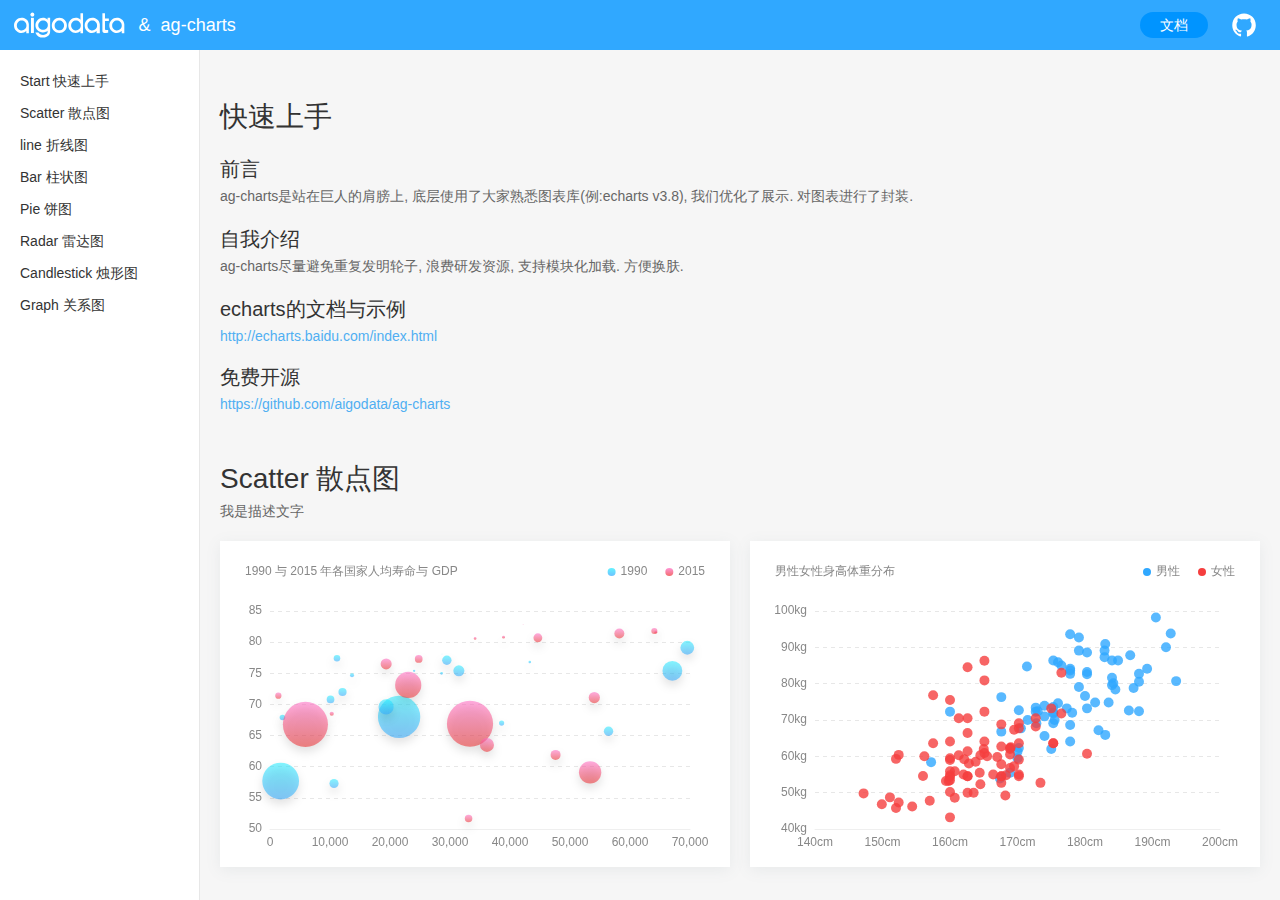
==== docs/index.html @ e37a10fd "提交关系图（未完成）" ====
<!DOCTYPE html>
<html>
<head>
  <meta charset="UTF-8">
  <title></title>
  <link rel="shortcut icon" href="/favicon.ico"/>
  <link rel="stylesheet" type="text/css" href="assets/styles/custom.css">
  <!--图表样式-->
  <link rel="stylesheet" type="text/css" href="assets/styles/ag-charts.css">
</head>
<body class="ag-charts-bg">
<!-- 头部 -->
<div class="aigo-header">
  <!--logo-->
  <div class="aigo-logo">
    <a href="http://www.aigodata.com">
      <img src="assets/images/aigodata-logo-white.svg">
    </a>
    <span class="symbol">&</span>
    <a href="./index.html">
      <span class="name">ag-charts</span>
    </a>
  </div>
  <!--menu-->
  <ul class="aigo-menu">
    <li class="aigo-menu-item active">
      <a target="_blank" href="index.html">文档</a>
    </li>
    <li class="aigo-menu-item">
      <!--<a target="_blank" href="simple.html">示例</a>-->
    </li>
    <li class="aigo-menu-item">
      <!--<a href="changelog.html">更新日志</a>-->
    </li>
    <li class="aigo-menu-item">
      <!--<a href="commonProblem.html">常见问题</a>-->
    </li>
    <li class="aigo-menu-item">
      <!--<a href="price.html">价格</a>-->
    </li>
  </ul>
  <!--github-->
  <a href="//github.com/aigodata/ag-charts" target="_blank" class="aigo-github">
    <img src="assets/images/github.svg"/>
  </a>
</div>
<!--外层-->
<div class="rx-wrap">
  <!--内容部分-->
  <div class="ag-charts-content">
    <!--侧边栏-->
    <div class="ag-sidebar">
      <ul class="web-font">
        <li>
          <!--<h2 style="margin-bottom: 8px">ag-charts</h2>-->
        </li>
        <li>
          <a href="#start">Start 快速上手</a>
        </li>
        <li>
          <a href="#scatter">Scatter 散点图</a>
        </li>
        <li>
          <a href="#line">line 折线图</a>
        </li>
        <li>
          <a href="#bar">Bar 柱状图</a>
        </li>
        <li>
          <a href="#pie">Pie 饼图</a>
        </li>
        <li>
          <a href="#radar">Radar 雷达图</a>
        </li>
        <li>
          <a href="#candlestick">Candlestick 烛形图</a>
        </li>
        <li>
        <a href="#graph">Graph 关系图</a>
        </li>
        <!--<li>-->
        <!--<a href="">Tree 树状图 (更新中...)</a>-->
        <!--</li>-->
        <!--<li>-->
        <!--<a href="">Treemap 矩形树图 (更新中...)</a>-->
        <!--</li>-->
        <!--<li>-->
        <!--<a href="">Parallel 平行坐标 (更新中...)</a>-->
        <!--</li>-->
        <!--<li>-->
        <!--<a href="">Sankey 桑基图 (更新中...)</a>-->
        <!--</li>-->
        <!--<li>-->
        <!--<a href="">Funnel 漏斗图 (更新中...)</a>-->
        <!--</li>-->
        <!--<li>-->
        <!--<a href="">Gauge 仪表盘 (更新中...)</a>-->
        <!--</li>-->
        <!--<li>-->
        <!--<a href="">Map 地图 (更新中...)</a>-->
        <!--</li>-->
      </ul>
    </div>
    <!--右侧-->
    <div class="rx-page-component web-font">
      <!--快速上手-->
      <div id="start" class="rx-each-item">
        <!--标题-->
        <div class="rx-tit">
          <h2>快速上手</h2>
          <a target="_blank" style="color:inherit;" href="//github.com/aigodata/ag-charts">
            <i class="icon iconfont icon-github"></i>
          </a>
        </div>
        <!--每段描述-->
        <div>
          <h3>前言</h3>
          <p>ag-charts是站在巨人的肩膀上, 底层使用了大家熟悉图表库(例:echarts v3.8), 我们优化了展示. 对图表进行了封装.</p>
        </div>
        <div>
          <h3>自我介绍</h3>
          <p>ag-charts尽量避免重复发明轮子, 浪费研发资源, 支持模块化加载. 方便换肤. </p>
        </div>
        <!--每段描述-->
        <div>
          <h3>echarts的文档与示例</h3>
          <p><a target="_blank" href="//echarts.baidu.com/index.html">http://echarts.baidu.com/index.html</a></p>
        </div>
        <!--每段描述-->
        <div>
          <h3>免费开源</h3>
          <p><a target="_blank" href="//github.com/aigodata/ag-charts">https://github.com/aigodata/ag-charts</a></p>
        </div>
      </div>
      <!-- Scatter 散点图 -->
      <div id="scatter" class="rx-each-item">
        <!--标题-->
        <div class="rx-tit">
          <h2>Scatter 散点图</h2>
          <p>我是描述文字</p>
        </div>
        <!--每个条目-->
        <div class="rx-clearfix ag-chart-item">
          <!--每个条目 -- 散点图-->
          <div class="rx-fl ag-col-1-2 ag-padding-right">
            <div class="ag-chart-bg">
              <!--散点图 -- 圆点大小随机 -->
              <div id="scatter-rand" class="ag-chart"></div>
            </div>
          </div>
          <!--每个条目 -- 散点图-->
          <div class="rx-fl ag-col-1-2 ag-padding-left">
            <div class="ag-chart-bg">
              <!--散点图 -- 圆点大小相等 -->
              <div id="scatter-equal" class="ag-chart"></div>
            </div>
          </div>
        </div>
      </div>
      <!-- line 折线图 -->
      <div id="line" class="rx-each-item">
        <!--标题-->
        <div class="rx-tit">
          <h2>line 折线图</h2>
          <p>我是描述文字</p>
        </div>
        <!--每个条目-->
        <div class="rx-clearfix ag-chart-item">
          <!--每个条目 -- 折线图 -->
          <div class="rx-fl ag-col-1-2 ag-padding-right">
            <div class="ag-chart-bg">
              <!--折线图 -- 堆叠 -->
              <div id="line-pile" class="ag-chart"></div>
            </div>
          </div>
          <!--每个条目 -- 折线图 -->
          <div class="rx-fl ag-col-1-2 ag-padding-left">
            <div class="ag-chart-bg">
              <!--折线图 -- 堆叠区域图 -->
              <div id="line-area" class="ag-chart"></div>
            </div>
          </div>
        </div>
        <!--每个条目-->
        <div class="ag-chart-item">
          <!--每个条目 -- 折线图-->
          <div class="ag-chart-bg">
            <!--折线图 -- 渐变 -->
            <div id="line-gradient" class="ag-chart"></div>
          </div>
        </div>
      </div>
      <!-- Bar 柱图 -->
      <div id="bar" class="rx-each-item">
        <!-- 标题 -->
        <div class="rx-tit">
          <h2>Bar 柱状图</h2>
          <p>我是描述文字</p>
        </div>
        <!-- 每个条目 -->
        <div class="rx-clearfix ag-chart-item">
          <!-- 每个条目 -- 柱图 -->
          <div class="rx-fl ag-col-1-2 ag-padding-right">
            <div class="ag-chart-bg">
              <!-- 柱图 -- 坐标刻度与标签对齐 -->
              <div id="bar-align" class="ag-chart"></div>
            </div>
          </div>
          <!-- 每个条目 -- 柱图 -->
          <div class="rx-fl ag-col-1-2 ag-padding-left">
            <div class="ag-chart-bg">
              <!-- 柱图 -- 堆叠 -->
              <div id="bar-pile" class="ag-chart"></div>
            </div>
          </div>
        </div>
        <!-- 每个条目 -->
        <div class="rx-clearfix ag-chart-item">
          <!-- 每个条目 -- 柱图 -->
          <div class="rx-fl ag-col-1-2 ag-padding-right">
            <div class="ag-chart-bg">
              <!-- 柱图 -- 分组柱状图 -->
              <div id="bar-group" class="ag-chart"></div>
            </div>
          </div>
          <!--每个条目 -- 柱图 -->
          <div class="rx-fl ag-col-1-2 ag-padding-left">
            <div class="ag-chart-bg">
              <!-- 柱图 -- 条形图 -->
              <div id="bar-strip" class="ag-chart"></div>
            </div>
          </div>
        </div>
      </div>
      <!-- Pie 饼图 -->
      <div id="pie" class="rx-each-item">
        <!-- 标题 -->
        <div class="rx-tit">
          <h2>Pie 饼图</h2>
          <p>我是描述文字</p>
        </div>
        <!-- 每个条目 -->
        <div class="rx-clearfix ag-chart-item">
          <!-- 每个条目 -- 饼图 -->
          <div class="rx-fl ag-col-1-2 ag-padding-right">
            <div class="ag-chart-bg">
              <!-- 饼图 -- 环形图 -->
              <div id="pie-annular" class="ag-chart"></div>
            </div>
          </div>
          <!-- 每个条目 -- 饼图 -->
          <div class="rx-fl ag-col-1-2 ag-padding-left">
            <div class="ag-chart-bg">
              <!-- 饼图 -- 饼图 -->
              <div id="pie-solid" class="ag-chart"></div>
            </div>
          </div>
        </div>
      </div>
      <!-- Radar 雷达图 -->
      <div id="radar" class="rx-each-item">
        <!-- 标题 -->
        <div class="rx-tit">
          <h2>Radar 雷达图</h2>
          <p>我是描述文字</p>
        </div>
        <!-- 每个条目 -->
        <div class="rx-clearfix ag-chart-item">
          <!-- 每个条目 -- 雷达图 -->
          <div class="rx-fl ag-col-1-2 ag-padding-right">
            <div class="ag-chart-bg">
              <!-- 饼图 -- 线 -->
              <div id="radar-line" class="ag-chart"></div>
            </div>
          </div>
          <!-- 每个条目 -- 雷达图 -->
          <div class="rx-fl ag-col-1-2 ag-padding-left">
            <div class="ag-chart-bg">
              <!-- 饼图 -- 区域 -->
              <div id="radar-area" class="ag-chart"></div>
            </div>
          </div>
        </div>
      </div>
      <!-- Candlestick 烛形图 -->
      <div id="candlestick" class="rx-each-item">
        <!-- 标题-->
        <div class="rx-tit">
          <h2>Candlestick 烛形图</h2>
          <p>我是描述文字</p>
        </div>
        <!-- 每个条目-->
        <div class="ag-chart-item">
          <!-- 每个条目 -- 烛形图 -->
          <div class="ag-chart-bg">
            <!-- 烛形图 -->
            <div id="candlestick-demo" class="ag-chart ag-chart-large"></div>
          </div>
        </div>
      </div>
      <!-- Graph 关系图 -->
      <div id="graph" class="rx-each-item">
        <!-- 标题 -->
        <div class="rx-tit">
          <h2>Graph 关系图</h2>
          <p>我是描述文字</p>
        </div>
        <!-- 每个条目 -->
        <div class="rx-clearfix ag-chart-item">
          <!-- 每个条目 -- 关系图 -->
          <div class="rx-fl ag-col-1-2 ag-padding-right">
            <div class="ag-chart-bg">
              <!-- 关系图 -->
              <div id="graph-circle" class="ag-chart"></div>
            </div>
          </div>
          <!-- 每个条目 -- 关系图 -->
          <div class="rx-fl ag-col-1-2 ag-padding-left">
            <div class="ag-chart-bg">
              <!-- 关系图 -->
              <div id="graph-loose" class="ag-chart"></div>
            </div>
          </div>
        </div>
      </div>
    </div>
  </div>
</div>
<!-- 脚本库 -->
<script type="text/javascript" src="assets/scripts/jquery.min.js"></script>
<script type="text/javascript" src="assets/scripts/axios.min.js"></script>
<!-- echarts 图表库 -->
<script type="text/javascript" src="src/echarts.min.js"></script>
<!-- agChart -->
<script type="text/javascript" src="src/ag-charts.js"></script>
<!-- 散点图 圆点大小随机 -->
<script type="text/javascript" src="src/scatter/scatter-rand.js"></script>
<!-- 散点图 圆点大小相等 -->
<script type="text/javascript" src="src/scatter/scatter-equal.js"></script>
<!-- 折线图 堆叠 -->
<script type="text/javascript" src="src/line/line-pile.js"></script>
<!-- 折线图 堆叠区域 -->
<script type="text/javascript" src="src/line/line-area.js"></script>
<!-- 折线图 渐变 -->
<script type="text/javascript" src="src/line/line-gradient.js"></script>
<!-- 柱图 坐标轴刻度与标签对齐 -->
<script type="text/javascript" src="src/bar/bar-align.js"></script>
<!-- 柱图 堆叠柱状图 -->
<script type="text/javascript" src="src/bar/bar-pile.js"></script>
<!-- 柱图 分组柱状图 -->
<script type="text/javascript" src="src/bar/bar-group.js"></script>
<!-- 柱图 条形图 -->
<script type="text/javascript" src="src/bar/bar-strip.js"></script>
<!-- 饼图 环形图 -->
<script type="text/javascript" src="src/pie/pie-annular.js"></script>
<!-- 饼图 饼图 -->
<script type="text/javascript" src="src/pie/pie-solid.js"></script>
<!-- 雷达图 线 -->
<script type="text/javascript" src="src/radar/radar-line.js"></script>
<!-- 雷达图 区域 -->
<script type="text/javascript" src="src/radar/radar-area.js"></script>
<!-- 烛形图 -->
<script type="text/javascript" src="src/candlestick/candlestick-demo.js"></script>
<!-- 关系图 圆 -->
<script type="text/javascript" src="src/graph/graph-circle.js"></script>
<!-- 关系图 工具 -->
<script type="text/javascript" src="src/graph/dataTool.min.js"></script>
<script>
  // 当窗口变动时重新加载echarts图表
  //window.onresize = function () {
  //scatter_size_rand.resize();
  //}

  // 散点图 圆点大小随机
  axios.get('src/scatter/scatter-rand.json').then(function (response) {
    agChart.scatter.rand.init('#scatter-rand', '', response.data);
  });

  // 散点图 圆点大小相等
  axios.get('src/scatter/scatter-equal.json').then(function (response) {
    agChart.scatter.equal.init('#scatter-equal', '', response.data);
  });

  // 折线图 堆叠
  axios.get('src/line/line-pile.json').then(function (response) {
    agChart.line.pile.init('#line-pile', '', response.data);
  });

  // 折线图 堆叠区域
  axios.get('src/line/line-area.json').then(function (response) {
    agChart.line.area.init('#line-area', '', response.data);
  });

  // 折线图 渐变
  axios.get('src/line/line-gradient.json').then(function (response) {
    agChart.line.gradient.init('#line-gradient', '', response.data);
  });

  // 柱图 坐标轴刻度与标签对齐
  axios.get('src/bar/bar-align.json').then(function (response) {
    agChart.bar.align.init('#bar-align', '', response.data);
  });

  // 柱图 堆叠柱状图
  axios.get('src/bar/bar-pile.json').then(function (response) {
    agChart.bar.pile.init('#bar-pile', '', response.data);
  });

  // 柱图 分组柱状图
  axios.get('src/bar/bar-group.json').then(function (response) {
    agChart.bar.group.init('#bar-group', '', response.data);
  });

  // 柱图 条形图
  axios.get('src/bar/bar-strip.json').then(function (response) {
    agChart.bar.strip.init('#bar-strip', '', response.data);
  });

  // 饼图 环形图
  axios.get('src/pie/pie-annular.json').then(function (response) {
    agChart.pie.annular.init('#pie-annular', '', response.data);
  });

  // 饼图 饼图
  axios.get('src/pie/pie-solid.json').then(function (response) {
    agChart.pie.solid.init('#pie-solid', '', response.data);
  });

  // 雷达图 线
  axios.get('src/radar/radar-line.json').then(function (response) {
    agChart.radar.line.init('#radar-line', '', response.data);
  });

  // 雷达图 区域
  axios.get('src/radar/radar-area.json').then(function (response) {
    agChart.radar.area.init('#radar-area', '', response.data);
  });

  // 烛形图
  axios.get('src/candlestick/candlestick-demo.json').then(function (response) {
    agChart.candlestick.demo.init('#candlestick-demo', '', response.data);
  });

  // 关系图 圆
  /*axios.get('src/graph/graph-circle.json').then(function (response) {
    agChart.graph.circle.init('#graph-circle', '', response.data);
  });*/

  // 关系图 圆
  $.get('src/graph/les-miserables.gexf', function (xml) {
    agChart.graph.circle.init('#graph-circle', '');
  }, 'xml');


</script>
</body>
</html>
---- docs/assets/styles/custom.css ----
/* http://meyerweb.com/eric/tools/css/reset/ */
/* v1.0 | 20080212 */
*{
  outline: none;
  margin: 0;
  padding: 0;
  box-sizing: border-box;
  font-weight: 300;
}

html, body, div, span, applet, object, iframe,
h1, h2, h3, h4, h5, h6, p, blockquote, pre,
a, abbr, acronym, address, big, cite, code,
del, dfn, em, font, img, ins, kbd, q, s, samp,
small, strike, strong, sub, sup, tt, var,
b, u, i, center,
dl, dt, dd, ol, ul, li,
fieldset, form, label, legend,
table, caption, tbody, tfoot, thead, tr, th, td {
  margin: 0;
  padding: 0;
  border: 0;
  outline: 0;
  font-size: 100%;
  vertical-align: baseline;
  background: transparent;
  font-family: "Helvetica Neue",Helvetica,"PingFang SC","Hiragino Sans GB","Microsoft YaHei","微软雅黑",Arial,sans-serif;
}

body{
  min-width: 1200px;
  color: #282828;
  height: 100%;
  /*margin-bottom: 40px;*/
}

ol, ul {
  list-style: none;
}
blockquote, q {
  quotes: none;
}
blockquote:before, blockquote:after,
q:before, q:after {
  content: '';
  content: none;
}
a{
  text-decoration: none;
}

/* remember to define focus styles! */
:focus {
  outline: 0;
}

/* remember to highlight inserts somehow! */
ins {
  text-decoration: none;
}
del {
  text-decoration: line-through;
}

/* tables still need 'cellspacing="0"' in the markup */
table {
  border-collapse: collapse;
  border-spacing: 0;
}

/*
 * 自定义样式
 */
html, body, h1, h2, h3, h4, h5, h6, hr, div, p, blockquote, dl, dt, dd, ul, ol, li, pre, form, fieldset, legend, button, input, textarea, th, td, i {
  margin: 0;
  padding: 0;
  -moz-box-sizing: border-box; /* Firefox */
  -webkit-box-sizing: border-box; /* Safari */
  box-sizing: border-box;
}

code {
  font-weight: 400 !important;
}

html, body, .rx-wrap {
  width: 100%;
  height: 100%;
}

body {
  font-size: 12px;
  font-weight: 300;
  color: #333;
  background: #fff;
}

a {
  text-decoration: none;
  outline: none;
  hide-focus: expression( this.hideFocus=true );
}

a:hover {
  text-decoration: none;
}

a:focus {
  outline: none;
}

input, button, select {
  outline: none;
}

input::-ms-clear {
  display: none;
}

ul, li {
  list-style: none;
}

img, a {
  border: 0 none;
}

i {
  display: inline-block;
}

em {
  font-style: normal;
}

h1, h2, h3, h4, h5, h6 {
  font-weight: 300;
}

/*浮动&清除浮动*/
.rx-fl {
  float: left;
}

.rx-fr {
  float: right;
}

.rx-clearfix:after {
  content: '.';
  display: block;
  clear: both;
  height: 0;
  visibility: hidden;
}

/*定位*/
.rx-relative {
  position: relative;
}

.rx-absolute {
  position: absolute;
}

/*居中*/
.rx-center {
  position: absolute;
  top: 50%;
  left: 50%;
  -o-transform: translate(-50%, -50%);
  -ms-transform: translate(-50%, -50%);
  -moz-transform: translate(-50%, -50%);
  -webkit-transform: translate(-50%, -50%);
  transform: translate(-50%, -50%);
}

/*按钮*/
.btn {
  position: relative;
  display: inline-block;
  height: 38px;
  line-height: 38px;
  font-size: 14px;
  color: #fff;
  background: #50aff2;
  border-radius: 19px;
  padding: 0 22px;
}

/*去除圆角*/
.rx-clear-radius {
  border-radius: 0 !important;
}

/*边距*/
.rx-margin-top-20 {
  margin-top: 20px;
}

.rx-padding-20-0 {
  padding: 20px 0;
}

.rx-padding-left-10 {
  padding-left: 10px;
}

.rx-padding-right-10 {
  padding-right: 10px;
}

/*banner*/
.rx-banner {
  height: 460px;
}

.rx-banner .content {
  width: 100%;
  text-align: center;
  color: #3a3a3a;
}

.rx-banner .content h2 {
  font-size: 48px;
}

.rx-banner .content p {
  font-size: 26px;
  padding-top: 20px;
}

.rx-banner .content div {
  padding-top: 32px;
}

/*主体部分*/
.rx-main {
  width: 1140px;
  margin: 0 auto;
}

.rx-grid {
  padding: 60px 0;
}

.rx-grid ul li {
  float: left;
  width: 25%;
  text-align: center;
}

.rx-grid ul li i {
  font-size: 38px;
  height: 38px;
}

.rx-grid ul li:first-child i {
  font-size: 32px;
  padding-top: 3px;
}

.rx-grid ul li h6 {
  font-size: 18px;
  color: #000;
  margin-top: 20px;
}

.rx-grid ul li p {
  color: #888;
  margin-top: 5px;
}

.rx-grid-each {
  text-align: center;
  padding: 60px 0;
}

.rx-grid-each h2 {
  font-size: 26px;
  color: #000;
  margin-bottom: 10px;
}

/*可视化展示*/
.rx-visual {
  position: relative;
}

/*侧边栏*/
.rx-visual .rx-sidebar {
  position: fixed;
  top: 60px;
  left: 20px;
  bottom: 40px;
  width: 240px;
  border: 1px solid #e7e7e7;
  border-radius: 5px;
  padding: 10px 0px 15px 20px;
}

.rx-visual .rx-sidebar ul {
  height: 100%;
  overflow: auto;
  width: 100%;
}

.rx-visual .rx-sidebar ul li a {
  font-size: 14px;
  color: inherit;
  line-height: 32px;
}

.rx-visual .rx-sidebar ul li a:hover {
  color: #50aff2;
}

/*可视化展示--右侧*/
.rx-page-component {
  padding: 0 50px 50px 300px;
}

.rx-page-component .rx-each-item {
  padding-top: 48px;
}

/*标题*/
.rx-page-component .rx-tit {
  position: relative;
}

.rx-page-component .rx-tit h2 {
  font-size: 28px;
}

.rx-page-component .rx-tit p {
  margin-top: 5px;
}

.rx-page-component .rx-tit i {
  position: absolute;
  top: 8px;
  right: 0;
  font-size: 24px;
}

/*子标题*/
.rx-page-component h3 {
  font-size: 20px;
  margin: 20px 0 5px;
}

.rx-page-component p {
  font-size: 14px;
  color: #666;
}

.rx-page-component p a {
  color: #50aff2;
}

/*代码块*/
.rx-page-component a.copy, .rx-page-component a.up {
  position: absolute;
  color: #888;
}

.rx-page-component a.copy {
  top: 10px;
  right: 10px;
}

.rx-page-component a.up {
  top: 8px;
  right: 38px;
  font-size: 18px;
}

.rx-page-component code {
  display: block;
  color: #8a8a8a;
  background: #fafafa;
  border-radius: 5px;
  padding: 0 20px;
}

/*布局示例*/
p.explain {
  height: 40px;
  line-height: 40px;
  border-radius: 5px;
  background: #fafafa;
  padding-left: 15px;
  margin: 18px 0;
}

.rx-demo-layout .example-wrap {
  border: 1px solid #e7e7e7;
  border-radius: 5px;
}

.rx-demo-layout .code-example-wrap {
  padding: 10px;
}

.rx-demo-layout .example-wrap .code-block{
  display: none;
}

.rx-demo-layout .example-wrap .layout {
  padding: 10px;
}

.rx-demo-layout .example-wrap a.toggle-btn {
  display: block;
  height: 40px;
  line-height: 40px;
  text-align: center;
  font-size: 14px;
  color: #666;
  border-top: 1px solid #e7e7e7;
}

/*布局*/
.row {
  padding: 10px;
}

.row .col {
  float: left;
}

.row .col-1-1 {
  width: 100%;
}

.row .col-1-2 {
  width: 50%;
}

.row .col-1-3 {
  width: 33.333%;
}

.row .col-2-3 {
  width: 66.666%;
}

.row .col-1-4 {
  width: 25%;
}

.row .col-3-4 {
  width: 75%;
}

.row .col-1-5 {
  width: 20%;
}

.row .col-2-5 {
  width: 40%;
}

.row .col-3-5 {
  width: 60%;
}

.row .col-4-5 {
  width: 80%;
}

.row .inner {
  height: 36px;
  border-radius: 5px;
}

.row .inner-height {
  height: 180px;
}

.row .inner-height-200 {
  height: 200px;
}

.row .inner-height-88 {
  height: 88px;
}

/*上边框*/
.rx-border-top {
  border-top: 1px solid #e7e7e7;
}

body {
  font-family: 'Lato',sans-serif;
}

.gradient {
  background: #4cd964;
  background: -moz-linear-gradient(45deg,#4cd964 0%,#5ac8fa 100%);
  background: -webkit-gradient(left bottom,right top,color-stop(0%,#4cd964),color-stop(100%,#5ac8fa));
  background: -webkit-linear-gradient(45deg,#4cd964 0%,#5ac8fa 100%);
  background: -o-linear-gradient(45deg,#4cd964 0%,#5ac8fa 100%);
  background: -ms-linear-gradient(45deg,#4cd964 0%,#5ac8fa 100%);
  background: linear-gradient(45deg,#4cd964 0%,#5ac8fa 100%);
  filter: progid:DXImageTransform.Microsoft.gradient(startColorstr='#4cd964',endColorstr='#5ac8fa',GradientType=1);
  margin: 0 auto;
}

.header {
  padding-top: 92px;
}

.title {
  color: white;
  font-size: 64px;
  font-weight: 900;
  letter-spacing: -1px;
  margin: 0 20px 20px;
}

.subtitle {
  color: #16a085;
  font-size: 27px;
  font-weight: 400;
  line-height: 30px;
  margin: 0 20px 20px;
}

.subtitle+.subtitle {
  color: white;
}

.gh-btns {
  margin: 92px 0 0;
  background: rgba(0,0,0,.1);
  padding: 20px 0 10px;
}

.wrap {
  margin: 0 auto 90px;
  max-width: 540px;
  padding: 0 15px;
}

.clippy {
  margin-top: -3px;
  position: relative;
  top: 3px;
}

.btn[disabled] .clippy {
  opacity: .3;
}

.example {
  position: relative;
  margin: 15px 0 0;
  padding: 39px 19px 14px;
  background-color: #fff;
  border-radius: 4px 4px 0 0;
  border: 1px solid #ddd;
  z-index: 2;
}

.example p {
  color: #666;
}

.example:after {
  content: "Example";
  position: absolute;
  top: 0;
  left: 0;
  padding: 2px 8px;
  font-size: 12px;
  font-weight: bold;
  background-color: #f5f5f5;
  color: #9da0a4;
  border-radius: 4px 0 4px 0;
}

.example+.snippet {
  background: #f8f8f8;
  border-radius: 4px;
  border: 1px solid #ddd;
  clear: both;
  top: -20px;
  padding: 20px 0 0;
}

.form-actions {
  margin-top: 15px;
}

.form-actions .btn {
  float: left;
}

textarea {
  -webkit-box-sizing: border-box;
  -moz-box-sizing: border-box;
  box-sizing: border-box;
}

.snippet {
  position: relative;
  overflow: visible;
}

.snippet code {
  font-size: 14px;
  line-height: 20px;
}

.snippet .btn {
  -webkit-transition: opacity 0.3s ease-in-out;
  -o-transition: opacity 0.3s ease-in-out;
  transition: opacity 0.3s ease-in-out;
  opacity: 0;
  padding: 2px 6px;
  position: absolute;
  right: 4px;
  top: 4px;
}

.snippet:hover .btn,.snippet .btn:focus {
  opacity: 1;
}

@media screen and (max-width: 768px) {
  .snippet .btn {
    opacity:1;
  }
}

.example+.snippet .btn {
  top: 22px;
  right: 2px;
}

code {
  background-color: #E8F5F2;
  border-radius: 3px;
  color: #1BC1A1;
  font-size: 85%;
  margin: 0;
  padding: 0.2em;
}

.hljs-keyword {
  color: #008080;
  font-weight: normal;
}

.support {
  list-style: none;
  text-align: center;
}

.support li {
  display: inline-block;
  text-align: center;
  margin: 15px 0;
  width: 30%;
}

@media screen and (max-width: 410px) {
  .support li {
    width:45%;
  }
}

@media screen and (max-width: 290px) {
  .support li {
    width:100%;
  }
}

.support p {
  margin: 0;
}

.credits,.maintainer {
  font-weight: 400;
  font-family: 'Lato',sans-serif;
  font-size: 20px;
  color: #16a085;
  padding: 30px 0;
  margin: 0;
}

.footer-link {
  color: white;
  border-color: white;
}

.footer-link:hover,.footer-link:focus {
  text-decoration: none;
  border-color: white;
}

.love {
  display: inline-block;
  position: relative;
  top: .2em;
  font-size: 1.4em;
  -webkit-transform: scale(.9);
  -moz-transform: scale(.9);
  transform: scale(.9);
  -webkit-animation: love .5s infinite linear alternate-reverse;
  -moz-animation: love .5s infinite linear alternate-reverse;
  animation: love .5s infinite linear alternate-reverse;
}

@-webkit-keyframes love {
  to {
    -webkit-transform: scale(1.2);
  }
}

@-moz-keyframes love {
  to {
    -moz-transform: scale(1.2);
  }
}

@keyframes love {
  to {
    transform: scale(1.2);
  }
}

.maintainer {
  background: rgba(0,0,0,.05);
}


[ag-click] span.show {
  display: inline;
}
[ag-click] span.hide {
  display: none;
}

[ag-click][active] span.show {
  display: none;
}
[ag-click][active] span.hide {
  display: inline;
}

[data-clipboard-demo] {
  top: 10px;
  right: 10px;
  position: absolute;
  color: #888;
  border: 0;
  background: transparent;
  padding: 0;
  height: inherit;
  line-height: inherit;
}

[data-clipboard-demo]:focus,
[data-clipboard-demo]:hover,
[data-clipboard-demo]:active {
  background: transparent !important;
  border-color: transparent !important;;
  box-shadow: none  !important;;
}

[layout-code-1][active],
[layout-code-2][active],
[layout-code-3][active] {
  display: block !important;
}

.code-block[active] {
  display: block !important;
}

.layout {
  padding: 10px;
}
.layout .layout-header div {
  background: #e1e9f0;
  height: 60px;
  margin: 0 0 10px;
}
.layout .layout-container {
  height: 160px;
}
.layout .layout-left div {
  background: #e8ecf1;
  height: 160px;
  width: 200px;
  margin: 0 10px 0 0;
}
.layout .layout-right {
  background: #f3f7fb;
  height: 160px;
}
.layout .layout-footer {
  background: #e1e9f0;
  height: 60px;
  margin-top: 10px;
}

.layout-2 {
  padding: 10px;
}
.layout-2 .layout-container {
  height: 280px;
}
.layout-2 .layout-left div {
  background: #e8ecf1;
  height: 280px;
  width: 200px;
  margin: 0 10px 0 0;
}
.layout-2 .layout-right {
  height: 280px;
}
.layout-2 .layout-header div {
  background: #e1e9f0;
  height: 60px;
  margin: 0 0 10px;
}
.layout-2 .layout-content div {
  background: #f3f7fb;
  height: 140px;
}
.layout-2 .layout-footer {
  background: #e1e9f0;
  height: 60px;
  margin-top: 10px;
}

.layout-3 {
  padding: 10px;
}
.layout-3 .layout-header div {
  background: #e1e9f0;
  height: 60px;
  margin: 0 0 10px;
}
.layout-3 .layout-container {
  height: 220px;
}
.layout-3 .layout-left div {
  background: #e8ecf1;
  height: 220px;
  width: 200px;
  margin: 0 10px 0 0;
}
.layout-3 .layout-right {
  height: 220px;
}
.layout-3 .layout-content div {
  background: #f3f7fb;
  height: 150px;
}
.layout-3 .layout-footer {
  background: #e1e9f0;
  height: 60px;
  margin-top: 10px;
}

.color-block {
  padding: 10px;
}

.color-block div {
  height: 80px;
  border-radius: 5px;
  color: #fff;
  padding: 20px 20px;
}

.color-block div.ag-bg-white {
  border-width: 1px;
  border-style: solid;
  color: #000;
}

.button-wrap {
  padding: 10px 0;
}
.button-wrap .ag-button {
  margin: 0 10px;
}

.ag-button.bg-blue.hover {
  background-color: #5CBBFF;
  border-color: #5CBBFF;
}

.ag-button.bg-blue.active {
  background-color: #0A8BE8;
  border-color: #0A8BE8;
}

.ag-button-group {
  margin-left: 10px;
}

.ag-button-group .ag-button {
  padding: 5px 10px;
}

.component-wrap {
  padding: 10px;
}
.component-wrap.radio > label {
  padding-right: 20px;
  font-weight: 300;
}

.component-wrap.checkbox > label {
  padding-right: 20px;
  font-weight: 300;
}

.component-wrap.switch > label {
  margin-right: 20px;
  font-weight: 300;
}

.input-wrap input {
  margin-right: 20px;
  width: 200px;
}
.textarea-wrap textarea {
  margin-right: 20px;
  width: 300px;
}

.select-wrap select {
  margin-right: 20px;
  width: 200px;
}

.tag-wrap {
  padding: 10px;
}

.tag-wrap .ag-tag {
  margin-right: 10px;
}

.tag-wrap > div:first-child {
  margin-bottom: 20px;
}

.tag-wrap .ag-tag[active] {
  display: none;
}

.code-wrap {
  padding: 10px;
}

.code-wrap .ag-badge-host {
  display: inline-block;
  margin-right: 20px;
}

.code-wrap .ag-badge-host .ag-button {
  padding: 5px 20px;
  border-radius: 3px;
}

.code-wrap.progress>div {
  margin-bottom: 10px;
}

.code-wrap.progress>div .ag-progress {
  width: 400px;
}

.code-wrap.drawer button {
  margin-right: 10px;
}

/*头部*/
.aigo-header {
  width: 100%;
  height: 50px;
  line-height: 50px;
  background-color: #30a8ff;
  color: #fff;
  position: relative;
}

.aigo-logo {
  font-size: 18px;
}

.aigo-logo a {

}

.aigo-logo img {
  height: 36px;
  position: relative;
  top: 7px;
  left: 5px;
}

.aigo-logo .symbol {
  position: relative;
  vertical-align: top;
  padding: 0 5px;
}

.aigo-logo .name {
  color: #fff;
  font-size: inherit;
  position: relative;
  vertical-align: top;
}

.aigo-menu {
  position: absolute;
  top: 0;
  right: 70px;
}

.aigo-menu:after {
  clear: both;
}

.aigo-menu li {
  float: left;
}

.aigo-menu li a {
  color: #fff;
  font-size: 14px;
  padding: 5px 20px;
  margin: 0 2px;
  box-sizing: border-box;
}

.aigo-menu li.aigo-menu-item a {

}

.aigo-menu li.aigo-menu-item:hover a,
.aigo-menu li.aigo-menu-item.active a {
  background-color: #0094ff;
  border-radius: 20px;
}

.aigo-github {
  position: absolute;
  top: 8px;
  right: 24px;
  width: 24px;
  height: 24px;
  display: block;
}

/*updatelog*/

.aigo-page-content {
  width: 90%;
  margin: 100px auto;
  min-height: 600px;
}

.aigo-updatelog-box {
  width: 100%;
  color: #585858;
}

.aigo-updatelog-box .edition {
  font-size: 24px;
  font-weight: bold;
}

.aigo-updatelog-box .edition:first-child {
  padding-top: 0px;
}

.aigo-updatelog-box .edition:last-child {
  padding-bottom: 0px;
}

.aigo-updatelog-box .edition .circle {
  width: 21px;
  height: 21px;
  border-radius: 50%;
  border: 1px solid #3aacff;
  float: left;
  margin: 3px 17px 0 -10px;
  background-color: #ffffff;
}

.aigo-updatelog-box .edition .small-font {
  float: left;
  font-size: 14px;
  color: #888888;
  font-weight: normal;
  padding: 7px 0 0 7px;
}

.aigo-updatelog-box .message {
  padding: 18px 25px;
  border-left: 1px solid #e6e6e6;
  margin: -4px 0 -4px 0px;
}

.aigo-updatelog-box .message .date {
  display: inline-block;
  color: #888888;
  font-size: 14px;
  border-radius: 5px;
  border: 1px solid #e6e6e6;
  padding: 8px 14px;
  margin-bottom: 24px;
}

.aigo-updatelog-box .message ul.message-list {
  list-style-type: disc;
  font-size: 14px;
  margin-left: 18px;
}

.aigo-updatelog-box .message ul.message-list li {
  margin-bottom: 10px;
}


/*footer*/

.aigo-footer {
  width: 100%;
  height: 40px;
  line-height: 40px;
  text-align: center;
  color: #fff;
  font-size: 14px;
  background-color: #30a8ff;
}

.aigo-footer a  {
  color: #fff;
}
---- docs/assets/styles/ag-charts.css ----
/* 背景色 */
.ag-charts-bg {
  background: #f6f6f6;
  overflow-y: hidden;
}

/* 头部 */
.ag-charts-bg .aigo-header {
  position: fixed;
  z-index: 2;
}

/* 外层 */
.ag-charts-bg .rx-wrap {
  padding-top: 50px;
}

/* 内容 */
.ag-charts-content {
  height: 100%;
  overflow-y: auto;
}

/* 右侧 */
.ag-charts-content .rx-page-component {
  padding: 0 20px 30px 220px;
}

/* 侧边栏 */
.ag-sidebar {
  position: fixed;
  top: 0;
  left: 0;
  bottom: 0;
  width: 200px;
  background: #fff;
  border-right: 1px solid #e7e7e7;
  padding: 65px 0px 15px 20px;
  z-index: 1;
}

.ag-sidebar ul {
  height: 100%;
  overflow: auto;
  width: 100%;
}

.ag-sidebar ul li a {
  font-size: 14px;
  color: inherit;
  line-height: 32px;
}

.ag-sidebar ul li a:hover {
  color: #50aff2;
}

/* 网格 */
.ag-col-1-1 {
  width: 100%;
}

.ag-col-1-2 {
  width: 50%;
}

/* 边距 */
.ag-padding-left {
  padding-left: 10px;
}

.ag-padding-right {
  padding-right: 10px;
}

/* 图表 */
.ag-chart-item {
  margin-top: 20px;
}

/* 图表背景 */
.ag-chart-bg {
  background: #fff;
  box-shadow: 0 3px 14px rgba(110, 127, 136, .1);
}

/* 每个图表 */
.ag-chart {
  width: 100%;
  height: 326px;
}

/* 每个图表 大 */
.ag-chart-large {
  height: 406px;
}
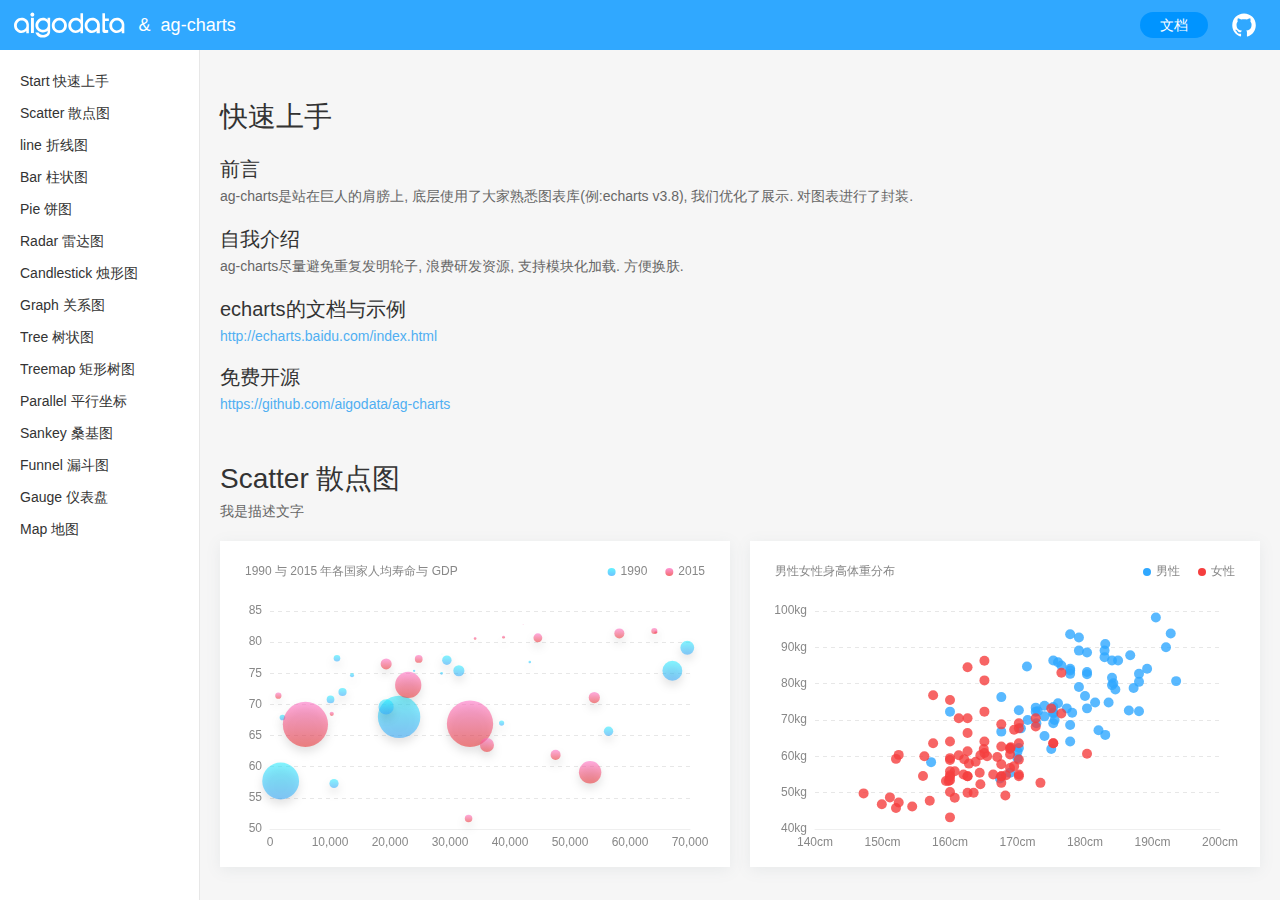
==== commit 17a7ecde: "修改每个this.name" ====
--- a/docs/index.html
+++ b/docs/index.html
@@ -76,29 +76,29 @@
           <a href="#candlestick">Candlestick 烛形图</a>
         </li>
         <li>
-        <a href="#graph">Graph 关系图</a>
-        </li>
-        <!--<li>-->
-        <!--<a href="">Tree 树状图 (更新中...)</a>-->
-        <!--</li>-->
-        <!--<li>-->
-        <!--<a href="">Treemap 矩形树图 (更新中...)</a>-->
-        <!--</li>-->
-        <!--<li>-->
-        <!--<a href="">Parallel 平行坐标 (更新中...)</a>-->
-        <!--</li>-->
-        <!--<li>-->
-        <!--<a href="">Sankey 桑基图 (更新中...)</a>-->
-        <!--</li>-->
-        <!--<li>-->
-        <!--<a href="">Funnel 漏斗图 (更新中...)</a>-->
-        <!--</li>-->
-        <!--<li>-->
-        <!--<a href="">Gauge 仪表盘 (更新中...)</a>-->
-        <!--</li>-->
-        <!--<li>-->
-        <!--<a href="">Map 地图 (更新中...)</a>-->
-        <!--</li>-->
+          <a href="#graph">Graph 关系图</a>
+        </li>
+        <li>
+          <a href="#tree">Tree 树状图</a>
+        </li>
+        <li>
+          <a href="#treemap">Treemap 矩形树图</a>
+        </li>
+        <li>
+          <a href="#parallel">Parallel 平行坐标</a>
+        </li>
+        <li>
+          <a href="#sankey">Sankey 桑基图</a>
+        </li>
+        <li>
+          <a href="#funnel">Funnel 漏斗图</a>
+        </li>
+        <li>
+          <a href="#gauge">Gauge 仪表盘</a>
+        </li>
+        <li>
+          <a href="#map">Map 地图</a>
+        </li>
       </ul>
     </div>
     <!--右侧-->
@@ -319,6 +319,161 @@
             <div class="ag-chart-bg">
               <!-- 关系图 -->
               <div id="graph-loose" class="ag-chart"></div>
+            </div>
+          </div>
+        </div>
+      </div>
+      <!-- Tree 树状图 -->
+      <div id="tree" class="rx-each-item">
+        <!--标题-->
+        <div class="rx-tit">
+          <h2>Tree 树状图</h2>
+          <p>我是描述文字</p>
+        </div>
+        <!--每个条目-->
+        <div class="ag-chart-item">
+          <!--每个条目 -- 树状图-->
+          <div class="ag-chart-bg">
+            <!-- 树状图 -->
+            <div id="tree-loose" class="ag-chart"></div>
+          </div>
+        </div>
+        <!--每个条目-->
+        <div class="ag-chart-item">
+          <!--每个条目 -- 树状图-->
+          <div class="ag-chart-bg">
+            <!-- 树状图 -->
+            <div id="tree-circle" class="ag-chart"></div>
+          </div>
+        </div>
+      </div>
+      <!-- Treemap 矩形树图 -->
+      <div id="treemap" class="rx-each-item">
+        <!--标题-->
+        <div class="rx-tit">
+          <h2>Treemap 矩形树图</h2>
+          <p>我是描述文字</p>
+        </div>
+        <!--每个条目-->
+        <div class="ag-chart-item">
+          <!--每个条目 -- 矩形树图-->
+          <div class="ag-chart-bg">
+            <!-- 矩形树图 -->
+            <div id="treemap-demo" class="ag-chart"></div>
+          </div>
+        </div>
+      </div>
+      <!-- Parallel 平行坐标 -->
+      <div id="parallel" class="rx-each-item">
+        <!--标题-->
+        <div class="rx-tit">
+          <h2>Parallel 平行坐标</h2>
+          <p>我是描述文字</p>
+        </div>
+        <!--每个条目-->
+        <div class="ag-chart-item">
+          <!--每个条目 -- 平行坐标 -->
+          <div class="ag-chart-bg">
+            <!-- 平行坐标 -->
+            <div id="parallel-vertical" class="ag-chart"></div>
+          </div>
+        </div>
+        <!--每个条目-->
+        <div class="ag-chart-item">
+          <!--每个条目 -- 平行坐标 -->
+          <div class="ag-chart-bg">
+            <!-- 平行坐标 -->
+            <div id="parallel-horizontal" class="ag-chart"></div>
+          </div>
+        </div>
+      </div>
+      <!-- Sankey 桑基图 -->
+      <div id="sankey" class="rx-each-item">
+        <!--标题-->
+        <div class="rx-tit">
+          <h2>Sankey 桑基图</h2>
+          <p>我是描述文字</p>
+        </div>
+        <!--每个条目-->
+        <div class="ag-chart-item">
+          <!--每个条目 -- 桑基图 -->
+          <div class="ag-chart-bg">
+            <!-- 桑基图 -->
+            <div id="sankey-demo" class="ag-chart"></div>
+          </div>
+        </div>
+      </div>
+      <!-- Funnel 漏斗图 -->
+      <div id="funnel" class="rx-each-item">
+        <!-- 标题 -->
+        <div class="rx-tit">
+          <h2>Funnel 漏斗图</h2>
+          <p>我是描述文字</p>
+        </div>
+        <!-- 每个条目 -->
+        <div class="rx-clearfix ag-chart-item">
+          <!-- 每个条目 -- 漏斗图 -->
+          <div class="rx-fl ag-col-1-2 ag-padding-right">
+            <div class="ag-chart-bg">
+              <!-- 漏斗图 -->
+              <div id="funnel-contrast" class="ag-chart"></div>
+            </div>
+          </div>
+          <!-- 每个条目 -- 漏斗图 -->
+          <div class="rx-fl ag-col-1-2 ag-padding-left">
+            <div class="ag-chart-bg">
+              <!-- 漏斗图 -->
+              <div id="funnel-demo" class="ag-chart"></div>
+            </div>
+          </div>
+        </div>
+      </div>
+      <!-- Gauge 仪表盘 -->
+      <div id="gauge" class="rx-each-item">
+        <!-- 标题 -->
+        <div class="rx-tit">
+          <h2>Gauge 仪表盘</h2>
+          <p>我是描述文字</p>
+        </div>
+        <!-- 每个条目 -->
+        <div class="rx-clearfix ag-chart-item">
+          <!-- 每个条目 -- 仪表盘 -->
+          <div class="rx-fl ag-col-1-2 ag-padding-right">
+            <div class="ag-chart-bg">
+              <!-- 仪表盘 -->
+              <div id="gauge-demo" class="ag-chart"></div>
+            </div>
+          </div>
+          <!-- 每个条目 -- 仪表盘 -->
+          <div class="rx-fl ag-col-1-2 ag-padding-left">
+            <div class="ag-chart-bg">
+              <!-- 仪表盘 -->
+              <div id="" class="ag-chart"></div>
+            </div>
+          </div>
+        </div>
+      </div>
+      <!-- Map 地图 -->
+      <div id="map" class="rx-each-item">
+        <!-- 标题 -->
+        <div class="rx-tit">
+          <h2>Map 地图</h2>
+          <p>我是描述文字</p>
+        </div>
+        <!-- 每个条目 -->
+        <div class="rx-clearfix ag-chart-item">
+          <!-- 每个条目 -- 地图 -->
+          <div class="rx-fl ag-col-1-2 ag-padding-right">
+            <div class="ag-chart-bg">
+              <!-- 地图 -->
+              <div id="map-demo" class="ag-chart"></div>
+            </div>
+          </div>
+          <!-- 每个条目 -- 地图 -->
+          <div class="rx-fl ag-col-1-2 ag-padding-left">
+            <div class="ag-chart-bg">
+              <!-- 地图 -->
+              <div id="" class="ag-chart"></div>
             </div>
           </div>
         </div>
@@ -365,6 +520,16 @@
 <script type="text/javascript" src="src/graph/graph-circle.js"></script>
 <!-- 关系图 工具 -->
 <script type="text/javascript" src="src/graph/dataTool.min.js"></script>
+<!-- 平行坐标 纵 -->
+<script type="text/javascript" src="src/parallel/parallel-vertical.js"></script>
+<!-- 平行坐标 横 -->
+<script type="text/javascript" src="src/parallel/parallel-horizontal.js"></script>
+<!-- 漏斗图 对比 -->
+<script type="text/javascript" src="src/funnel/funnel-contrast.js"></script>
+<!-- 漏斗图 -->
+<script type="text/javascript" src="src/funnel/funnel-demo.js"></script>
+<!-- 仪表盘 -->
+<script type="text/javascript" src="src/gauge/gauge-demo.js"></script>
 <script>
   // 当窗口变动时重新加载echarts图表
   //window.onresize = function () {
@@ -442,14 +607,34 @@
   });
 
   // 关系图 圆
-  /*axios.get('src/graph/graph-circle.json').then(function (response) {
-    agChart.graph.circle.init('#graph-circle', '', response.data);
-  });*/
-
-  // 关系图 圆
-  $.get('src/graph/les-miserables.gexf', function (xml) {
-    agChart.graph.circle.init('#graph-circle', '');
+  $.get('src/graph/les-miserables.gexf').then(function (xml) {
+    agChart.graph.circle.init('#graph-circle', '', xml);
   }, 'xml');
+
+  // 平行坐标 纵
+  axios.get('src/parallel/parallel-vertical.json').then(function (response) {
+    agChart.parallel.vertical.init('#parallel-vertical', '', response.data);
+  });
+
+  // 平行坐标 横
+  axios.get('src/parallel/parallel-horizontal.json').then(function (response) {
+    agChart.parallel.horizontal.init('#parallel-horizontal', '', response.data);
+  });
+
+  // 漏斗图 对比
+  axios.get('src/funnel/funnel-contrast.json').then(function (response) {
+    agChart.funnel.contrast.init('#funnel-contrast', '', response.data);
+  });
+
+  // 漏斗图
+  axios.get('src/funnel/funnel-demo.json').then(function (response) {
+    agChart.funnel.demo.init('#funnel-demo', '', response.data);
+  });
+
+  // 仪表盘
+  axios.get('src/gauge/gauge-demo.json').then(function (response) {
+    agChart.gauge.demo.init('#gauge-demo', '', response.data);
+  });
 
 
 </script>
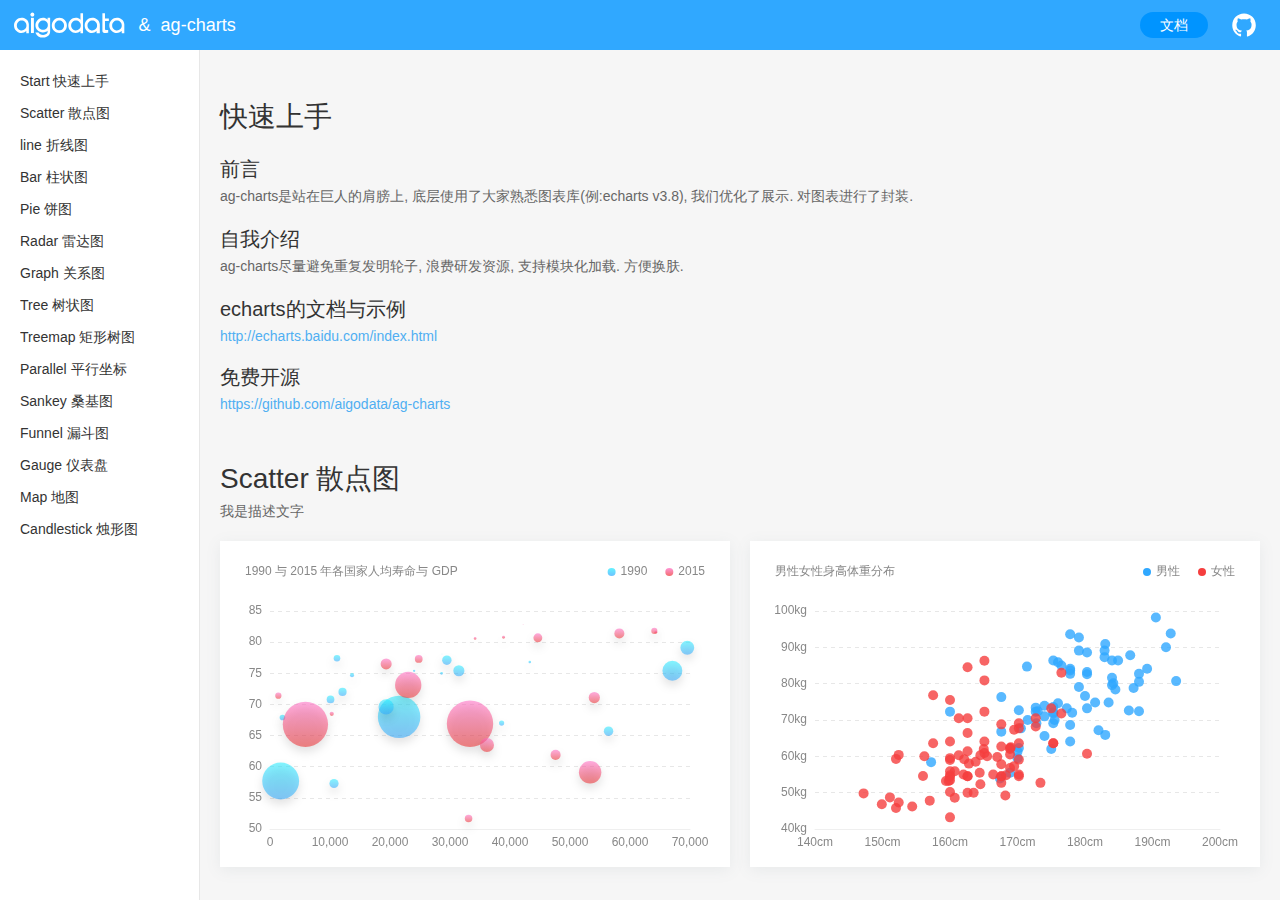
==== commit 246ebc2b: "修改烛型图位置, 完善graph图" ====
--- a/docs/index.html
+++ b/docs/index.html
@@ -73,31 +73,31 @@
           <a href="#radar">Radar 雷达图</a>
         </li>
         <li>
+          <a href="#graph">Graph 关系图</a>
+        </li>
+        <li>
+          <a href="#tree">Tree 树状图</a>
+        </li>
+        <li>
+          <a href="#treemap">Treemap 矩形树图</a>
+        </li>
+        <li>
+          <a href="#parallel">Parallel 平行坐标</a>
+        </li>
+        <li>
+          <a href="#sankey">Sankey 桑基图</a>
+        </li>
+        <li>
+          <a href="#funnel">Funnel 漏斗图</a>
+        </li>
+        <li>
+          <a href="#gauge">Gauge 仪表盘</a>
+        </li>
+        <li>
+          <a href="#map">Map 地图</a>
+        </li>
+        <li>
           <a href="#candlestick">Candlestick 烛形图</a>
-        </li>
-        <li>
-          <a href="#graph">Graph 关系图</a>
-        </li>
-        <li>
-          <a href="#tree">Tree 树状图</a>
-        </li>
-        <li>
-          <a href="#treemap">Treemap 矩形树图</a>
-        </li>
-        <li>
-          <a href="#parallel">Parallel 平行坐标</a>
-        </li>
-        <li>
-          <a href="#sankey">Sankey 桑基图</a>
-        </li>
-        <li>
-          <a href="#funnel">Funnel 漏斗图</a>
-        </li>
-        <li>
-          <a href="#gauge">Gauge 仪表盘</a>
-        </li>
-        <li>
-          <a href="#map">Map 地图</a>
         </li>
       </ul>
     </div>
@@ -282,6 +282,186 @@
           </div>
         </div>
       </div>
+      <!-- Graph 关系图 -->
+      <div id="graph" class="rx-each-item">
+        <!-- 标题 -->
+        <div class="rx-tit">
+          <h2>Graph 关系图</h2>
+          <p>我是描述文字</p>
+        </div>
+        <!-- 每个条目 -->
+        <div class="rx-clearfix ag-chart-item">
+          <!-- 每个条目 -- 关系图 -->
+          <div class="rx-fl ag-col-1-2 ag-padding-right">
+            <div class="ag-chart-bg">
+              <!-- 关系图 -->
+              <div id="graph-circle" class="ag-chart"></div>
+            </div>
+          </div>
+          <!-- 每个条目 -- 关系图 -->
+          <div class="rx-fl ag-col-1-2 ag-padding-left">
+            <div class="ag-chart-bg">
+              <!-- 关系图 -->
+              <div id="graph-loose" class="ag-chart"></div>
+            </div>
+          </div>
+        </div>
+      </div>
+      <!-- Tree 树状图 -->
+      <div id="tree" class="rx-each-item">
+        <!--标题-->
+        <div class="rx-tit">
+          <h2>Tree 树状图</h2>
+          <p>我是描述文字</p>
+        </div>
+        <!--每个条目-->
+        <div class="ag-chart-item">
+          <!--每个条目 -- 树状图-->
+          <div class="ag-chart-bg">
+            <!-- 树状图 -->
+            <div id="tree-loose" class="ag-chart"></div>
+          </div>
+        </div>
+        <!--每个条目-->
+        <div class="ag-chart-item">
+          <!--每个条目 -- 树状图-->
+          <div class="ag-chart-bg">
+            <!-- 树状图 -->
+            <div id="tree-circle" class="ag-chart"></div>
+          </div>
+        </div>
+      </div>
+      <!-- Treemap 矩形树图 -->
+      <div id="treemap" class="rx-each-item">
+        <!--标题-->
+        <div class="rx-tit">
+          <h2>Treemap 矩形树图</h2>
+          <p>我是描述文字</p>
+        </div>
+        <!--每个条目-->
+        <div class="ag-chart-item">
+          <!--每个条目 -- 矩形树图-->
+          <div class="ag-chart-bg">
+            <!-- 矩形树图 -->
+            <div id="treemap-demo" class="ag-chart"></div>
+          </div>
+        </div>
+      </div>
+      <!-- Parallel 平行坐标 -->
+      <div id="parallel" class="rx-each-item">
+        <!--标题-->
+        <div class="rx-tit">
+          <h2>Parallel 平行坐标</h2>
+          <p>我是描述文字</p>
+        </div>
+        <!--每个条目-->
+        <div class="ag-chart-item">
+          <!--每个条目 -- 平行坐标 -->
+          <div class="ag-chart-bg">
+            <!-- 平行坐标 -->
+            <div id="parallel-vertical" class="ag-chart"></div>
+          </div>
+        </div>
+        <!--每个条目-->
+        <div class="ag-chart-item">
+          <!--每个条目 -- 平行坐标 -->
+          <div class="ag-chart-bg">
+            <!-- 平行坐标 -->
+            <div id="parallel-horizontal" class="ag-chart"></div>
+          </div>
+        </div>
+      </div>
+      <!-- Sankey 桑基图 -->
+      <div id="sankey" class="rx-each-item">
+        <!--标题-->
+        <div class="rx-tit">
+          <h2>Sankey 桑基图</h2>
+          <p>我是描述文字</p>
+        </div>
+        <!--每个条目-->
+        <div class="ag-chart-item">
+          <!--每个条目 -- 桑基图 -->
+          <div class="ag-chart-bg">
+            <!-- 桑基图 -->
+            <div id="sankey-demo" class="ag-chart"></div>
+          </div>
+        </div>
+      </div>
+      <!-- Funnel 漏斗图 -->
+      <div id="funnel" class="rx-each-item">
+        <!-- 标题 -->
+        <div class="rx-tit">
+          <h2>Funnel 漏斗图</h2>
+          <p>我是描述文字</p>
+        </div>
+        <!-- 每个条目 -->
+        <div class="rx-clearfix ag-chart-item">
+          <!-- 每个条目 -- 漏斗图 -->
+          <div class="rx-fl ag-col-1-2 ag-padding-right">
+            <div class="ag-chart-bg">
+              <!-- 漏斗图 -->
+              <div id="funnel-contrast" class="ag-chart"></div>
+            </div>
+          </div>
+          <!-- 每个条目 -- 漏斗图 -->
+          <div class="rx-fl ag-col-1-2 ag-padding-left">
+            <div class="ag-chart-bg">
+              <!-- 漏斗图 -->
+              <div id="funnel-demo" class="ag-chart"></div>
+            </div>
+          </div>
+        </div>
+      </div>
+      <!-- Gauge 仪表盘 -->
+      <div id="gauge" class="rx-each-item">
+        <!-- 标题 -->
+        <div class="rx-tit">
+          <h2>Gauge 仪表盘</h2>
+          <p>我是描述文字</p>
+        </div>
+        <!-- 每个条目 -->
+        <div class="rx-clearfix ag-chart-item">
+          <!-- 每个条目 -- 仪表盘 -->
+          <div class="rx-fl ag-col-1-2 ag-padding-right">
+            <div class="ag-chart-bg">
+              <!-- 仪表盘 -->
+              <div id="gauge-demo" class="ag-chart"></div>
+            </div>
+          </div>
+          <!-- 每个条目 -- 仪表盘 -->
+          <div class="rx-fl ag-col-1-2 ag-padding-left">
+            <div class="ag-chart-bg">
+              <!-- 仪表盘 -->
+              <div id="" class="ag-chart"></div>
+            </div>
+          </div>
+        </div>
+      </div>
+      <!-- Map 地图 -->
+      <div id="map" class="rx-each-item">
+        <!-- 标题 -->
+        <div class="rx-tit">
+          <h2>Map 地图</h2>
+          <p>我是描述文字</p>
+        </div>
+        <!-- 每个条目 -->
+        <div class="rx-clearfix ag-chart-item">
+          <!-- 每个条目 -- 地图 -->
+          <div class="rx-fl ag-col-1-2 ag-padding-right">
+            <div class="ag-chart-bg">
+              <!-- 地图 -->
+              <div id="map-demo" class="ag-chart"></div>
+            </div>
+          </div>
+          <!-- 每个条目 -- 地图 -->
+          <div class="rx-fl ag-col-1-2 ag-padding-left">
+            <div class="ag-chart-bg">
+              <!-- 地图 -->
+              <div id="" class="ag-chart"></div>
+            </div>
+          </div>
+        </div>
+      </div>
       <!-- Candlestick 烛形图 -->
       <div id="candlestick" class="rx-each-item">
         <!-- 标题-->
@@ -295,186 +475,6 @@
           <div class="ag-chart-bg">
             <!-- 烛形图 -->
             <div id="candlestick-demo" class="ag-chart ag-chart-large"></div>
-          </div>
-        </div>
-      </div>
-      <!-- Graph 关系图 -->
-      <div id="graph" class="rx-each-item">
-        <!-- 标题 -->
-        <div class="rx-tit">
-          <h2>Graph 关系图</h2>
-          <p>我是描述文字</p>
-        </div>
-        <!-- 每个条目 -->
-        <div class="rx-clearfix ag-chart-item">
-          <!-- 每个条目 -- 关系图 -->
-          <div class="rx-fl ag-col-1-2 ag-padding-right">
-            <div class="ag-chart-bg">
-              <!-- 关系图 -->
-              <div id="graph-circle" class="ag-chart"></div>
-            </div>
-          </div>
-          <!-- 每个条目 -- 关系图 -->
-          <div class="rx-fl ag-col-1-2 ag-padding-left">
-            <div class="ag-chart-bg">
-              <!-- 关系图 -->
-              <div id="graph-loose" class="ag-chart"></div>
-            </div>
-          </div>
-        </div>
-      </div>
-      <!-- Tree 树状图 -->
-      <div id="tree" class="rx-each-item">
-        <!--标题-->
-        <div class="rx-tit">
-          <h2>Tree 树状图</h2>
-          <p>我是描述文字</p>
-        </div>
-        <!--每个条目-->
-        <div class="ag-chart-item">
-          <!--每个条目 -- 树状图-->
-          <div class="ag-chart-bg">
-            <!-- 树状图 -->
-            <div id="tree-loose" class="ag-chart"></div>
-          </div>
-        </div>
-        <!--每个条目-->
-        <div class="ag-chart-item">
-          <!--每个条目 -- 树状图-->
-          <div class="ag-chart-bg">
-            <!-- 树状图 -->
-            <div id="tree-circle" class="ag-chart"></div>
-          </div>
-        </div>
-      </div>
-      <!-- Treemap 矩形树图 -->
-      <div id="treemap" class="rx-each-item">
-        <!--标题-->
-        <div class="rx-tit">
-          <h2>Treemap 矩形树图</h2>
-          <p>我是描述文字</p>
-        </div>
-        <!--每个条目-->
-        <div class="ag-chart-item">
-          <!--每个条目 -- 矩形树图-->
-          <div class="ag-chart-bg">
-            <!-- 矩形树图 -->
-            <div id="treemap-demo" class="ag-chart"></div>
-          </div>
-        </div>
-      </div>
-      <!-- Parallel 平行坐标 -->
-      <div id="parallel" class="rx-each-item">
-        <!--标题-->
-        <div class="rx-tit">
-          <h2>Parallel 平行坐标</h2>
-          <p>我是描述文字</p>
-        </div>
-        <!--每个条目-->
-        <div class="ag-chart-item">
-          <!--每个条目 -- 平行坐标 -->
-          <div class="ag-chart-bg">
-            <!-- 平行坐标 -->
-            <div id="parallel-vertical" class="ag-chart"></div>
-          </div>
-        </div>
-        <!--每个条目-->
-        <div class="ag-chart-item">
-          <!--每个条目 -- 平行坐标 -->
-          <div class="ag-chart-bg">
-            <!-- 平行坐标 -->
-            <div id="parallel-horizontal" class="ag-chart"></div>
-          </div>
-        </div>
-      </div>
-      <!-- Sankey 桑基图 -->
-      <div id="sankey" class="rx-each-item">
-        <!--标题-->
-        <div class="rx-tit">
-          <h2>Sankey 桑基图</h2>
-          <p>我是描述文字</p>
-        </div>
-        <!--每个条目-->
-        <div class="ag-chart-item">
-          <!--每个条目 -- 桑基图 -->
-          <div class="ag-chart-bg">
-            <!-- 桑基图 -->
-            <div id="sankey-demo" class="ag-chart"></div>
-          </div>
-        </div>
-      </div>
-      <!-- Funnel 漏斗图 -->
-      <div id="funnel" class="rx-each-item">
-        <!-- 标题 -->
-        <div class="rx-tit">
-          <h2>Funnel 漏斗图</h2>
-          <p>我是描述文字</p>
-        </div>
-        <!-- 每个条目 -->
-        <div class="rx-clearfix ag-chart-item">
-          <!-- 每个条目 -- 漏斗图 -->
-          <div class="rx-fl ag-col-1-2 ag-padding-right">
-            <div class="ag-chart-bg">
-              <!-- 漏斗图 -->
-              <div id="funnel-contrast" class="ag-chart"></div>
-            </div>
-          </div>
-          <!-- 每个条目 -- 漏斗图 -->
-          <div class="rx-fl ag-col-1-2 ag-padding-left">
-            <div class="ag-chart-bg">
-              <!-- 漏斗图 -->
-              <div id="funnel-demo" class="ag-chart"></div>
-            </div>
-          </div>
-        </div>
-      </div>
-      <!-- Gauge 仪表盘 -->
-      <div id="gauge" class="rx-each-item">
-        <!-- 标题 -->
-        <div class="rx-tit">
-          <h2>Gauge 仪表盘</h2>
-          <p>我是描述文字</p>
-        </div>
-        <!-- 每个条目 -->
-        <div class="rx-clearfix ag-chart-item">
-          <!-- 每个条目 -- 仪表盘 -->
-          <div class="rx-fl ag-col-1-2 ag-padding-right">
-            <div class="ag-chart-bg">
-              <!-- 仪表盘 -->
-              <div id="gauge-demo" class="ag-chart"></div>
-            </div>
-          </div>
-          <!-- 每个条目 -- 仪表盘 -->
-          <div class="rx-fl ag-col-1-2 ag-padding-left">
-            <div class="ag-chart-bg">
-              <!-- 仪表盘 -->
-              <div id="" class="ag-chart"></div>
-            </div>
-          </div>
-        </div>
-      </div>
-      <!-- Map 地图 -->
-      <div id="map" class="rx-each-item">
-        <!-- 标题 -->
-        <div class="rx-tit">
-          <h2>Map 地图</h2>
-          <p>我是描述文字</p>
-        </div>
-        <!-- 每个条目 -->
-        <div class="rx-clearfix ag-chart-item">
-          <!-- 每个条目 -- 地图 -->
-          <div class="rx-fl ag-col-1-2 ag-padding-right">
-            <div class="ag-chart-bg">
-              <!-- 地图 -->
-              <div id="map-demo" class="ag-chart"></div>
-            </div>
-          </div>
-          <!-- 每个条目 -- 地图 -->
-          <div class="rx-fl ag-col-1-2 ag-padding-left">
-            <div class="ag-chart-bg">
-              <!-- 地图 -->
-              <div id="" class="ag-chart"></div>
-            </div>
           </div>
         </div>
       </div>
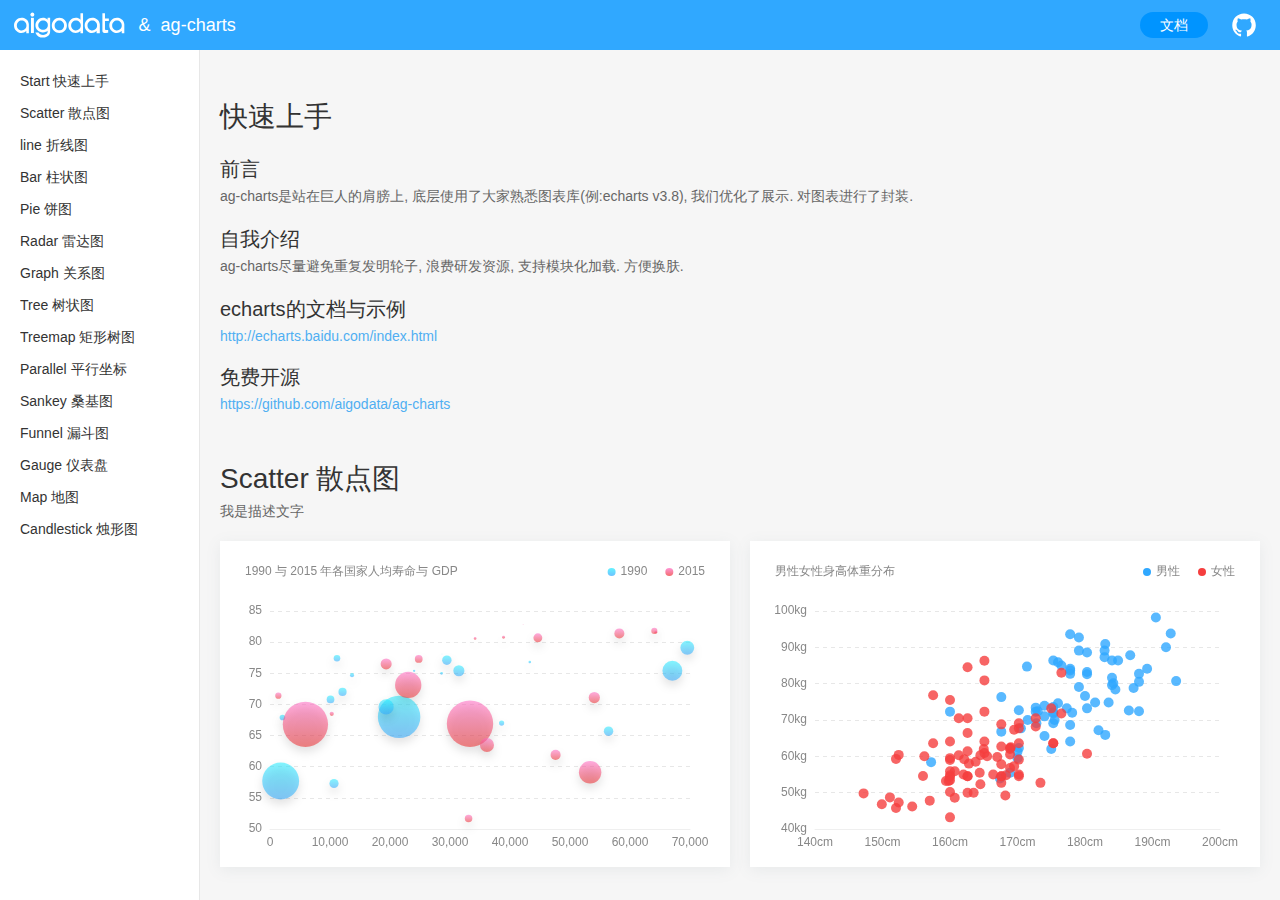
==== commit 247de262: "修改部分图表样式" ====
--- a/docs/index.html
+++ b/docs/index.html
@@ -290,20 +290,19 @@
           <p>我是描述文字</p>
         </div>
         <!-- 每个条目 -->
-        <div class="rx-clearfix ag-chart-item">
+        <div class="ag-chart-item">
           <!-- 每个条目 -- 关系图 -->
-          <div class="rx-fl ag-col-1-2 ag-padding-right">
-            <div class="ag-chart-bg">
-              <!-- 关系图 -->
-              <div id="graph-circle" class="ag-chart"></div>
-            </div>
-          </div>
+          <div class="ag-chart-bg">
+            <!-- 关系图 -->
+            <div id="graph-circle" class="ag-chart ag-chart-large-big"></div>
+          </div>
+        </div>
+        <!-- 每个条目 -->
+        <div class="ag-chart-item">
           <!-- 每个条目 -- 关系图 -->
-          <div class="rx-fl ag-col-1-2 ag-padding-left">
-            <div class="ag-chart-bg">
-              <!-- 关系图 -->
-              <div id="graph-loose" class="ag-chart"></div>
-            </div>
+          <div class="ag-chart-bg">
+            <!-- 关系图 -->
+            <div id="graph-loose" class="ag-chart ag-chart-large-big ag-padding-20-0"></div>
           </div>
         </div>
       </div>
@@ -319,7 +318,7 @@
           <!--每个条目 -- 树状图-->
           <div class="ag-chart-bg">
             <!-- 树状图 -->
-            <div id="tree-loose" class="ag-chart"></div>
+            <div id="tree-loose" class="ag-chart-large-big"></div>
           </div>
         </div>
         <!--每个条目-->
@@ -343,7 +342,7 @@
           <!--每个条目 -- 矩形树图-->
           <div class="ag-chart-bg">
             <!-- 矩形树图 -->
-            <div id="treemap-demo" class="ag-chart"></div>
+            <div id="treemap-demo" class="ag-chart-large-big"></div>
           </div>
         </div>
       </div>
@@ -359,7 +358,7 @@
           <!--每个条目 -- 平行坐标 -->
           <div class="ag-chart-bg">
             <!-- 平行坐标 -->
-            <div id="parallel-vertical" class="ag-chart"></div>
+            <div id="parallel-vertical" class="ag-chart-large"></div>
           </div>
         </div>
         <!--每个条目-->
@@ -450,14 +449,14 @@
           <div class="rx-fl ag-col-1-2 ag-padding-right">
             <div class="ag-chart-bg">
               <!-- 地图 -->
-              <div id="map-demo" class="ag-chart"></div>
+              <div id="map-dot" class="ag-chart"></div>
             </div>
           </div>
           <!-- 每个条目 -- 地图 -->
           <div class="rx-fl ag-col-1-2 ag-padding-left">
             <div class="ag-chart-bg">
               <!-- 地图 -->
-              <div id="" class="ag-chart"></div>
+              <div id="map-path" class="ag-chart"></div>
             </div>
           </div>
         </div>
@@ -518,18 +517,32 @@
 <script type="text/javascript" src="src/candlestick/candlestick-demo.js"></script>
 <!-- 关系图 圆 -->
 <script type="text/javascript" src="src/graph/graph-circle.js"></script>
+<!-- 关系图 散 -->
+<script type="text/javascript" src="src/graph/graph-loose.js"></script>
 <!-- 关系图 工具 -->
 <script type="text/javascript" src="src/graph/dataTool.min.js"></script>
+<!-- 树状图 散 -->
+<script type="text/javascript" src="src/tree/tree-loose.js"></script>
+<!-- 树状图 圆 -->
+<script type="text/javascript" src="src/tree/tree-circle.js"></script>
+<!-- 矩形树图 -->
+<script type="text/javascript" src="src/treemap/treemap-demo.js"></script>
 <!-- 平行坐标 纵 -->
 <script type="text/javascript" src="src/parallel/parallel-vertical.js"></script>
 <!-- 平行坐标 横 -->
 <script type="text/javascript" src="src/parallel/parallel-horizontal.js"></script>
+<!-- 桑基图 -->
+<script type="text/javascript" src="src/sankey/sankey-demo.js"></script>
 <!-- 漏斗图 对比 -->
 <script type="text/javascript" src="src/funnel/funnel-contrast.js"></script>
 <!-- 漏斗图 -->
 <script type="text/javascript" src="src/funnel/funnel-demo.js"></script>
 <!-- 仪表盘 -->
 <script type="text/javascript" src="src/gauge/gauge-demo.js"></script>
+<!-- 地图 散点 -->
+<script type="text/javascript" src="src/map/map-dot.js"></script>
+<!-- 地图 路线 -->
+<script type="text/javascript" src="src/map/map-path.js"></script>
 <script>
   // 当窗口变动时重新加载echarts图表
   //window.onresize = function () {
@@ -611,6 +624,26 @@
     agChart.graph.circle.init('#graph-circle', '', xml);
   }, 'xml');
 
+  // 关系图 散
+  axios.get('src/graph/graph-loose.json').then(function (response) {
+    agChart.graph.loose.init('#graph-loose', '', response.data);
+  });
+
+  // 树状图 散
+  axios.get('src/tree/tree-loose.json').then(function (response) {
+    agChart.tree.loose.init('#tree-loose', '', response.data);
+  });
+
+  // 树状图 圆
+  axios.get('src/tree/tree-circle.json').then(function (response) {
+    agChart.tree.circle.init('#tree-circle', '', response.data);
+  });
+
+  // 矩形树图
+  axios.get('src/treemap/treemap-demo.json').then(function (response) {
+    agChart.treemap.demo.init('#treemap-demo', '', response.data);
+  });
+
   // 平行坐标 纵
   axios.get('src/parallel/parallel-vertical.json').then(function (response) {
     agChart.parallel.vertical.init('#parallel-vertical', '', response.data);
@@ -621,6 +654,11 @@
     agChart.parallel.horizontal.init('#parallel-horizontal', '', response.data);
   });
 
+  // 桑基图
+  axios.get('src/sankey/sankey-demo.json').then(function (response) {
+    agChart.sankey.demo.init('#sankey-demo', '', response.data);
+  });
+
   // 漏斗图 对比
   axios.get('src/funnel/funnel-contrast.json').then(function (response) {
     agChart.funnel.contrast.init('#funnel-contrast', '', response.data);
@@ -636,6 +674,19 @@
     agChart.gauge.demo.init('#gauge-demo', '', response.data);
   });
 
+  // 地图 散点
+  axios.all([
+    axios.get('src/map/map-dot.json'),
+    axios.get('src/map/geo/china.json')
+  ]).then(axios.spread(function (resData, resGeo) {
+      agChart.map.dot.init('#map-dot', '', resData.data, 'china', resGeo.data);
+    }));
+
+  // 地图 公交路线
+  /*axios.get('src/map/map-path.json').then(function (response) {
+    agChart.map.path.init('#map-path', '', response.data);
+  });*/
+
 
 </script>
 </body>
--- a/docs/assets/styles/ag-charts.css
+++ b/docs/assets/styles/ag-charts.css
@@ -73,6 +73,10 @@
   padding-right: 10px;
 }
 
+.ag-padding-20-0{
+  padding: 20px 0;
+}
+
 /* 图表 */
 .ag-chart-item {
   margin-top: 20px;
@@ -95,4 +99,9 @@
   height: 406px;
 }
 
+/* 每个图表 特大 */
+.ag-chart-large-big {
+  height: 600px;
+}
 
+
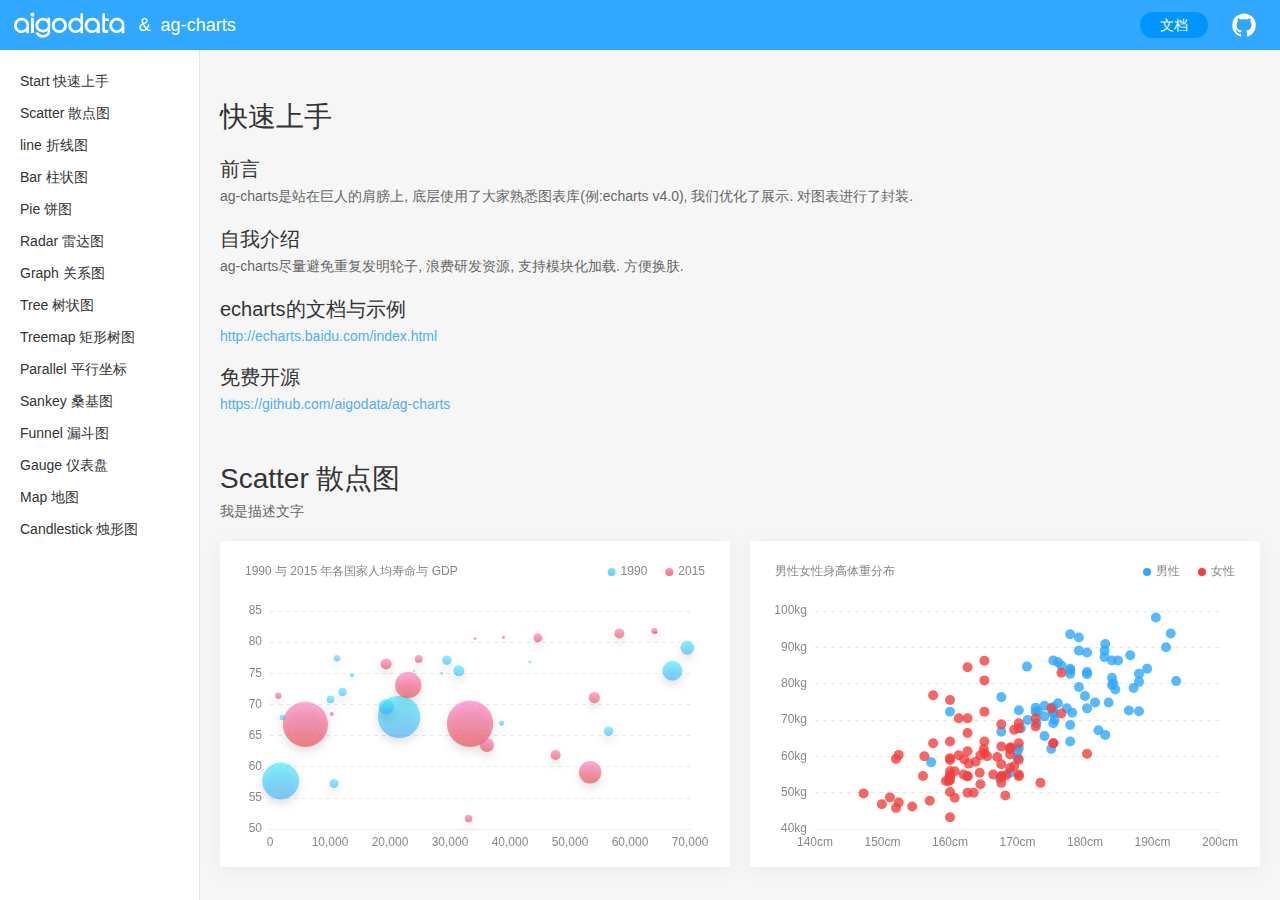
==== commit 39853144: "修改文字颜色" ====
--- a/docs/index.html
+++ b/docs/index.html
@@ -115,7 +115,7 @@
         <!--每段描述-->
         <div>
           <h3>前言</h3>
-          <p>ag-charts是站在巨人的肩膀上, 底层使用了大家熟悉图表库(例:echarts v3.8), 我们优化了展示. 对图表进行了封装.</p>
+          <p>ag-charts是站在巨人的肩膀上, 底层使用了大家熟悉图表库(例:echarts v4.0), 我们优化了展示. 对图表进行了封装.</p>
         </div>
         <div>
           <h3>自我介绍</h3>
@@ -326,7 +326,7 @@
           <!--每个条目 -- 树状图-->
           <div class="ag-chart-bg">
             <!-- 树状图 -->
-            <div id="tree-circle" class="ag-chart"></div>
+            <div id="tree-circle" class="ag-chart-large-big-special"></div>
           </div>
         </div>
       </div>
@@ -342,7 +342,7 @@
           <!--每个条目 -- 矩形树图-->
           <div class="ag-chart-bg">
             <!-- 矩形树图 -->
-            <div id="treemap-demo" class="ag-chart-large-big"></div>
+            <div id="treemap-demo" class="ag-chart-large"></div>
           </div>
         </div>
       </div>
@@ -366,7 +366,7 @@
           <!--每个条目 -- 平行坐标 -->
           <div class="ag-chart-bg">
             <!-- 平行坐标 -->
-            <div id="parallel-horizontal" class="ag-chart"></div>
+            <div id="parallel-horizontal" class="ag-chart-large-big"></div>
           </div>
         </div>
       </div>
@@ -382,7 +382,7 @@
           <!--每个条目 -- 桑基图 -->
           <div class="ag-chart-bg">
             <!-- 桑基图 -->
-            <div id="sankey-demo" class="ag-chart"></div>
+            <div id="sankey-demo" class="ag-chart-large"></div>
           </div>
         </div>
       </div>
@@ -395,20 +395,13 @@
         </div>
         <!-- 每个条目 -->
         <div class="rx-clearfix ag-chart-item">
-          <!-- 每个条目 -- 漏斗图 -->
-          <div class="rx-fl ag-col-1-2 ag-padding-right">
-            <div class="ag-chart-bg">
-              <!-- 漏斗图 -->
-              <div id="funnel-contrast" class="ag-chart"></div>
-            </div>
-          </div>
-          <!-- 每个条目 -- 漏斗图 -->
-          <div class="rx-fl ag-col-1-2 ag-padding-left">
-            <div class="ag-chart-bg">
-              <!-- 漏斗图 -->
-              <div id="funnel-demo" class="ag-chart"></div>
-            </div>
-          </div>
+            <!--每个条目 -- 漏斗图 -->
+            <div class="rx-fl ag-col-1-2 ag-padding-right">
+              <div class="ag-chart-bg">
+                <!-- 漏斗图 -->
+                <div id="funnel-demo" class="ag-chart"></div>
+              </div>
+            </div>
         </div>
       </div>
       <!-- Gauge 仪表盘 -->
@@ -533,8 +526,6 @@
 <script type="text/javascript" src="src/parallel/parallel-horizontal.js"></script>
 <!-- 桑基图 -->
 <script type="text/javascript" src="src/sankey/sankey-demo.js"></script>
-<!-- 漏斗图 对比 -->
-<script type="text/javascript" src="src/funnel/funnel-contrast.js"></script>
 <!-- 漏斗图 -->
 <script type="text/javascript" src="src/funnel/funnel-demo.js"></script>
 <!-- 仪表盘 -->
@@ -659,11 +650,6 @@
     agChart.sankey.demo.init('#sankey-demo', '', response.data);
   });
 
-  // 漏斗图 对比
-  axios.get('src/funnel/funnel-contrast.json').then(function (response) {
-    agChart.funnel.contrast.init('#funnel-contrast', '', response.data);
-  });
-
   // 漏斗图
   axios.get('src/funnel/funnel-demo.json').then(function (response) {
     agChart.funnel.demo.init('#funnel-demo', '', response.data);
--- a/docs/assets/styles/ag-charts.css
+++ b/docs/assets/styles/ag-charts.css
@@ -96,12 +96,18 @@
 
 /* 每个图表 大 */
 .ag-chart-large {
+  width: 100%;
   height: 406px;
 }
 
 /* 每个图表 特大 */
 .ag-chart-large-big {
+  width: 100%;
   height: 600px;
 }
 
-
+/* 每个图表 特大 特殊处理 */
+.ag-chart-large-big-special {
+  width: 100%;
+  height: 800px;
+}
